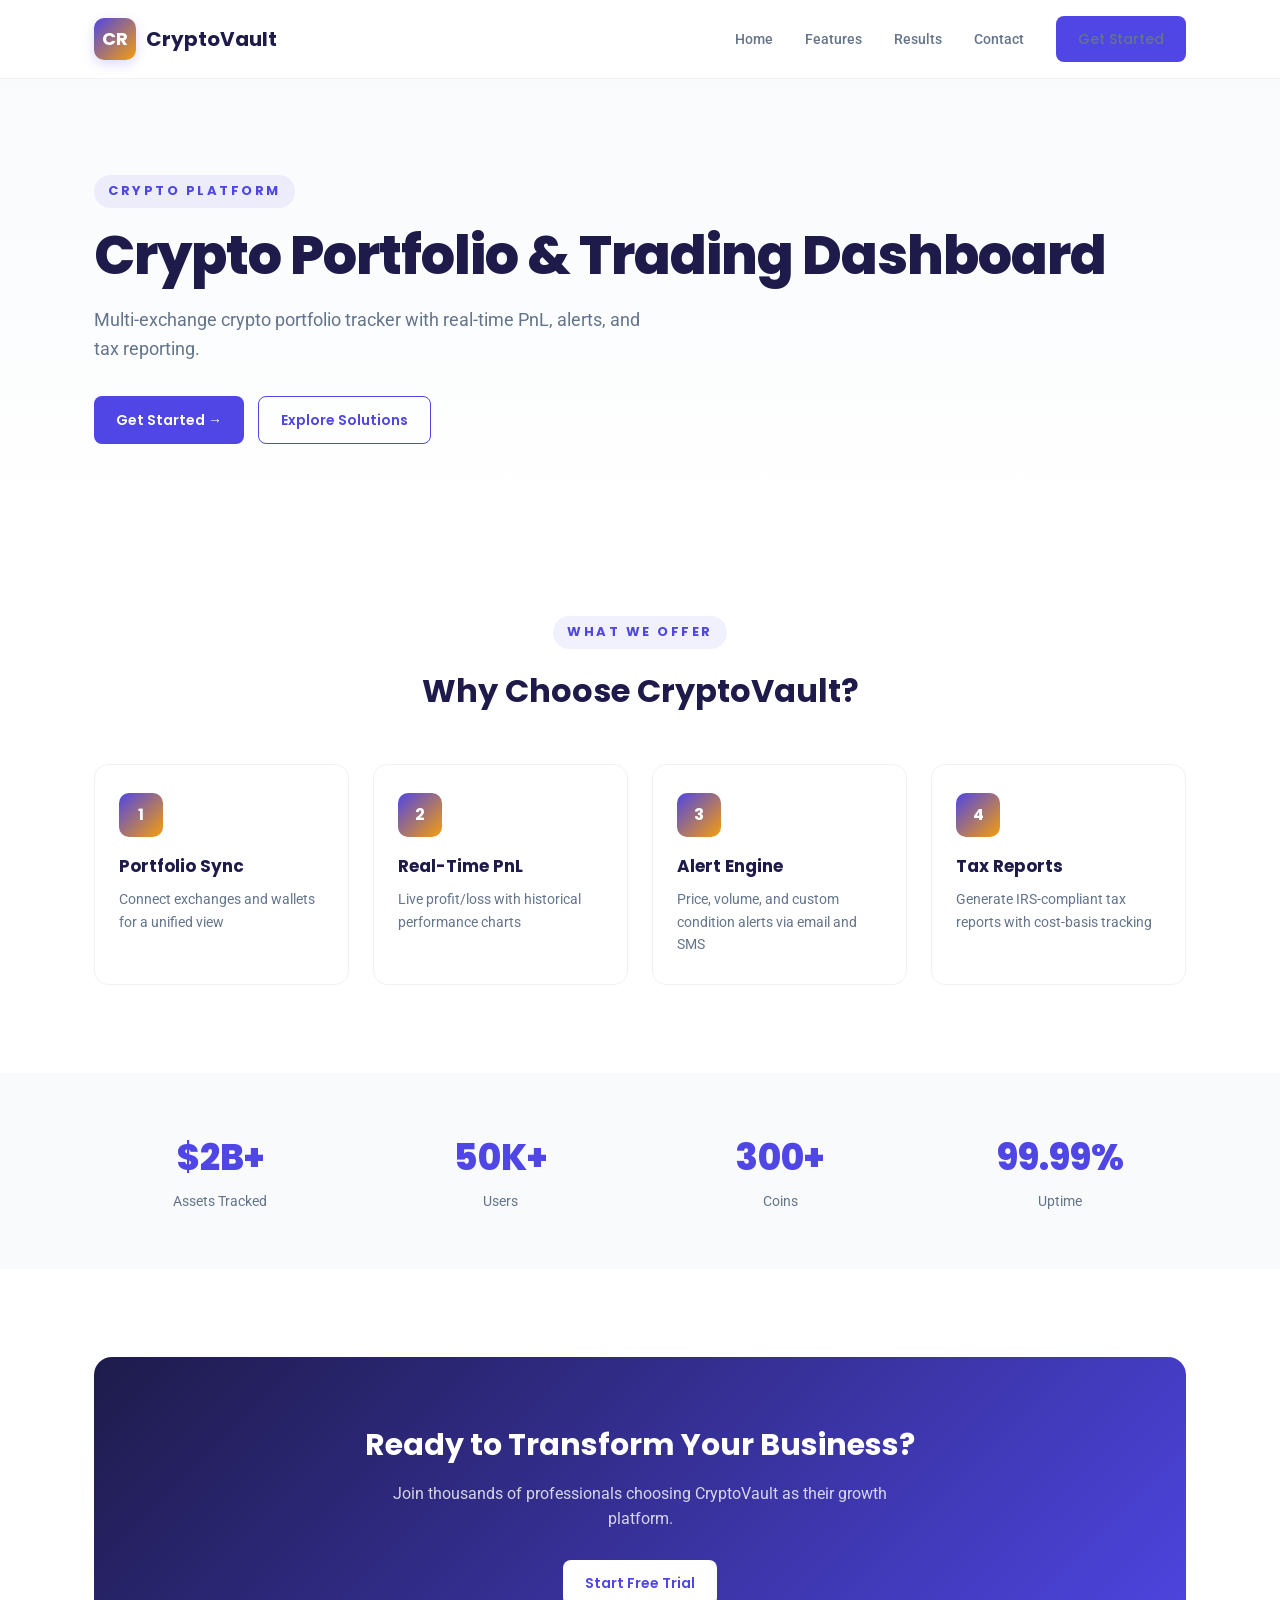
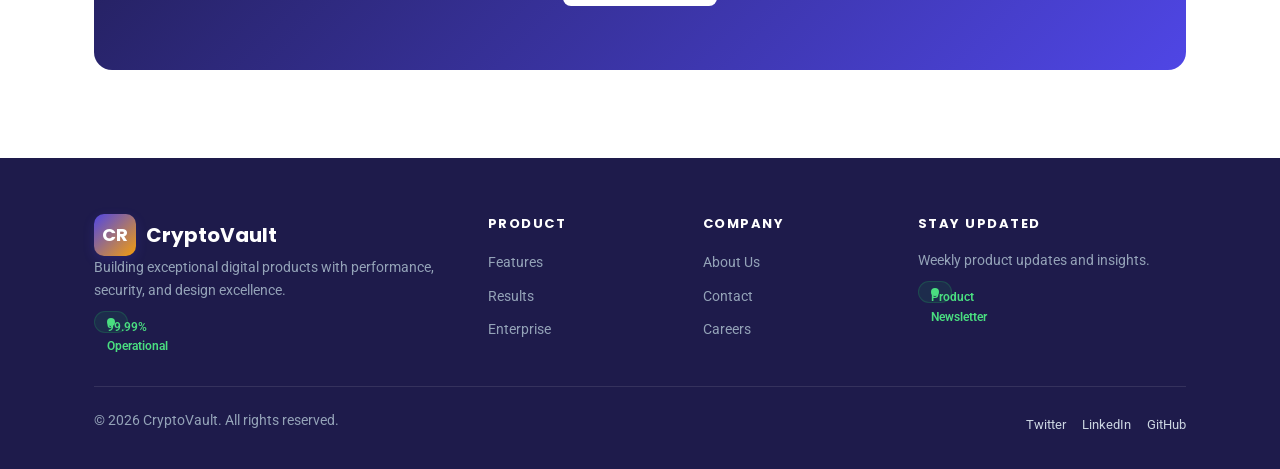
==== index.html @ 8db96b0b "chore: deploy full app — cryptovault-pro" ====
<!doctype html>
<html lang="en">
<head>
  <meta charset="UTF-8" />
  <meta name="viewport" content="width=device-width, initial-scale=1.0" />
  <title>CryptoVault — Crypto Portfolio & Trading Dashboard</title>
  <link rel="icon" type="image/svg+xml" href="data:image/svg+xml,&quot;%3Csvg xmlns='http://www.w3.org/2000/svg' viewBox='0 0 32 32'%3E%3Crect width='32' height='32' rx='6' fill='#4f46e5'/%3E%3Ctext x='16' y='22' font-size='14' text-anchor='middle' fill='white' font-family='Arial' font-weight='bold'%3ECR%3C/text%3E%3C/svg%3E" />
  <link rel="preconnect" href="https://fonts.googleapis.com" />
  <link rel="preconnect" href="https://fonts.gstatic.com" crossorigin />
  <link href="https://fonts.googleapis.com/css2?family=Poppins:wght@500;600;700;800&family=Roboto:wght@400;500;700&display=swap" rel="stylesheet" />
  <style>
    * { margin: 0; padding: 0; box-sizing: border-box; }
    body { font-family: 'Roboto', sans-serif; color: #475569; background: #ffffff; line-height: 1.6; }
    h1, h2, h3, h4, .eyebrow, .logo-text { font-family: 'Poppins', sans-serif; }
    a { text-decoration: none; }
    .container { max-width: 1140px; margin: 0 auto; padding: 0 24px; }

    .nav { position: sticky; top: 0; z-index: 50; background: rgba(255,255,255,0.95); backdrop-filter: blur(8px); border-bottom: 1px solid #eef2f7; }
    .nav-inner { display: flex; align-items: center; justify-content: space-between; padding: 16px 24px; max-width: 1140px; margin: 0 auto; }
    .logo { display: flex; align-items: center; gap: 10px; }
    .logo-badge { width: 42px; height: 42px; border-radius: 10px; background: linear-gradient(135deg, #4f46e5, #f59e0b); display: flex; align-items: center; justify-content: center; color: #fff; font-family: 'Poppins', sans-serif; font-weight: 700; font-size: 18px; box-shadow: 0 4px 12px #4f46e533; }
    .logo-text { font-weight: 700; font-size: 20px; color: #1e1b4b; }
    .nav-links { display: flex; align-items: center; gap: 32px; }
    .nav-links a { font-size: 14px; font-weight: 500; color: #64748b; transition: color .2s; }
    .nav-links a:hover { color: #4f46e5; }
    .btn { display: inline-flex; align-items: center; gap: 8px; border-radius: 8px; font-weight: 600; font-size: 14px; padding: 12px 22px; transition: all .2s; cursor: pointer; border: none; font-family: 'Poppins', sans-serif; }
    .btn-primary { background: #4f46e5; color: #fff; }
    .btn-primary:hover { box-shadow: 0 8px 20px #4f46e544; transform: translateY(-1px); }
    .btn-outline { border: 1.5px solid #4f46e5; color: #4f46e5; background: transparent; }
    .btn-outline:hover { background: #4f46e5; color: #fff; }

    .hero { padding: 96px 0 84px; background: linear-gradient(180deg, #f8fafc 0%, #ffffff 100%); }
    .eyebrow { display: inline-block; font-size: 13px; font-weight: 700; letter-spacing: 2.5px; color: #4f46e5; text-transform: uppercase; margin-bottom: 16px; background: #4f46e514; padding: 6px 14px; border-radius: 999px; }
    .hero h1 { font-size: clamp(34px, 5vw, 54px); font-weight: 800; letter-spacing: -1px; color: #1e1b4b; line-height: 1.15; margin-bottom: 20px; }
    .hero p { font-size: 18px; color: #64748b; max-width: 560px; margin-bottom: 32px; }
    .hero-cta { display: flex; flex-wrap: wrap; gap: 14px; }

    .features { padding: 88px 0; }
    .sec-head { text-align: center; margin-bottom: 48px; }
    .sec-head h2 { font-size: 32px; font-weight: 700; color: #1e1b4b; margin-bottom: 10px; }
    .grid { display: grid; grid-template-columns: repeat(auto-fit, minmax(240px, 1fr)); gap: 24px; }
    .card { background: #fff; border: 1px solid #eef2f7; border-radius: 14px; padding: 28px 24px; transition: box-shadow .25s, transform .25s; }
    .card:hover { box-shadow: 0 12px 30px #0f172a14; transform: translateY(-4px); }
    .card-icon { width: 44px; height: 44px; border-radius: 10px; background: linear-gradient(135deg, #4f46e5, #f59e0b); color: #fff; display: flex; align-items: center; justify-content: center; font-weight: 700; font-family: 'Poppins', sans-serif; margin-bottom: 16px; }
    .card h3 { font-size: 17px; color: #1e1b4b; margin-bottom: 8px; }
    .card p { font-size: 14px; color: #64748b; }

    .stats { padding: 56px 0; background: #f8fafc; }
    .stats-inner { display: grid; grid-template-columns: repeat(auto-fit, minmax(160px, 1fr)); gap: 28px; text-align: center; }
    .stat-num { font-family: 'Poppins', sans-serif; font-size: 36px; font-weight: 800; color: #4f46e5; }
    .stat-label { font-size: 14px; color: #64748b; margin-top: 4px; }

    .cta { padding: 88px 0; }
    .cta-box { background: linear-gradient(135deg, #1e1b4b, #4f46e5); color: #fff; border-radius: 18px; padding: 64px 40px; text-align: center; }
    .cta-box h2 { font-size: 30px; font-weight: 700; margin-bottom: 12px; }
    .cta-box p { color: #ffffffcc; margin-bottom: 28px; max-width: 520px; margin-left: auto; margin-right: auto; }
    .btn-light { background: #fff; color: #4f46e5; }
    .btn-light:hover { box-shadow: 0 10px 24px rgba(0,0,0,0.18); transform: translateY(-1px); }

    .footer { background: #1e1b4b; color: #cbd5e1; padding: 56px 0 28px; }
    .footer-top { display: grid; grid-template-columns: 2fr 1fr 1fr 1.5fr; gap: 36px; margin-bottom: 36px; }
    .footer .logo-text { color: #fff; }
    .footer h4 { font-size: 13px; text-transform: uppercase; letter-spacing: 1.5px; color: #fff; margin-bottom: 14px; }
    .footer ul { list-style: none; }
    .footer ul li { margin-bottom: 8px; }
    .footer ul a { font-size: 14px; color: #94a3b8; transition: color .2s; }
    .footer ul a:hover { color: #fff; }
    .footer p { font-size: 14px; color: #94a3b8; margin-bottom: 10px; }
    .status { display: inline-flex; align-items: center; gap: 8px; border-radius: 999px; border: 1px solid #22c55e33; background: #22c55e1a; color: #4ade80; font-size: 12px; font-weight: 600; padding: 6px 12px; }
    .dot { width: 8px; height: 8px; border-radius: 50%; background: #4ade80; animation: pulse 2s infinite; }
    @keyframes pulse { 0%, 100% { opacity: 1; } 50% { opacity: .35; } }
    .footer-bottom { display: flex; flex-wrap: wrap; align-items: center; justify-content: space-between; gap: 10px; border-top: 1px solid #ffffff1a; padding-top: 22px; font-size: 13px; color: #94a3b8; }
    .footer-bottom a { color: #cbd5e1; margin-left: 16px; }
    .footer-bottom a:hover { color: #fff; }
    @media (max-width: 900px) { .footer-top { grid-template-columns: 1fr 1fr; } .nav-links { display: none; } }
    @media (max-width: 560px) { .footer-top { grid-template-columns: 1fr; } }
  </style>
</head>
<body>
  <header class="nav">
    <div class="nav-inner">
      <a class="logo" href=".">
        <div class="logo-badge">CR</div>
        <span class="logo-text">CryptoVault</span>
      </a>
      <nav class="nav-links">
        <a href=".">Home</a>
        <a href="#features">Features</a>
        <a href="#stats">Results</a>
        <a href="#cta">Contact</a>
        <a class="btn btn-primary" href="#cta">Get Started</a>
      </nav>
    </div>
  </header>

  <section class="hero">
    <div class="container">
      <span class="eyebrow">CRYPTO PLATFORM</span>
      <h1>Crypto Portfolio & Trading Dashboard</h1>
      <p>Multi-exchange crypto portfolio tracker with real-time PnL, alerts, and tax reporting.</p>
      <div class="hero-cta">
        <a class="btn btn-primary" href="#cta">Get Started &rarr;</a>
        <a class="btn btn-outline" href="#features">Explore Solutions</a>
      </div>
    </div>
  </section>

  <section class="features" id="features">
    <div class="container">
      <div class="sec-head">
        <span class="eyebrow">What We Offer</span>
        <h2>Why Choose CryptoVault?</h2>
      </div>
      <div class="grid">
        <div class="card">
          <div class="card-icon">1</div>
          <h3>Portfolio Sync</h3>
          <p>Connect exchanges and wallets for a unified view</p>
        </div>
        <div class="card">
          <div class="card-icon">2</div>
          <h3>Real-Time PnL</h3>
          <p>Live profit/loss with historical performance charts</p>
        </div>
        <div class="card">
          <div class="card-icon">3</div>
          <h3>Alert Engine</h3>
          <p>Price, volume, and custom condition alerts via email and SMS</p>
        </div>
        <div class="card">
          <div class="card-icon">4</div>
          <h3>Tax Reports</h3>
          <p>Generate IRS-compliant tax reports with cost-basis tracking</p>
        </div>
      </div>
    </div>
  </section>

  <section class="stats" id="stats">
    <div class="container">
      <div class="stats-inner">
        <div class="stat"><div class="stat-num">$2B+</div><div class="stat-label">Assets Tracked</div></div>
        <div class="stat"><div class="stat-num">50K+</div><div class="stat-label">Users</div></div>
        <div class="stat"><div class="stat-num">300+</div><div class="stat-label">Coins</div></div>
        <div class="stat"><div class="stat-num">99.99%</div><div class="stat-label">Uptime</div></div>
      </div>
    </div>
  </section>

  <section class="cta" id="cta">
    <div class="container">
      <div class="cta-box">
        <h2>Ready to Transform Your Business?</h2>
        <p>Join thousands of professionals choosing CryptoVault as their growth platform.</p>
        <a class="btn btn-light" href="#">Start Free Trial</a>
      </div>
    </div>
  </section>

  <footer class="footer">
    <div class="container">
      <div class="footer-top">
        <div>
          <a class="logo" href=".">
            <div class="logo-badge">CR</div>
            <span class="logo-text">CryptoVault</span>
          </a>
          <p>Building exceptional digital products with performance, security, and design excellence.</p>
          <span class="status"><span class="dot" />99.99% Operational</span>
        </div>
        <div>
          <h4>Product</h4>
          <ul>
            <li><a href="#features">Features</a></li>
            <li><a href="#stats">Results</a></li>
            <li><a href="#cta">Enterprise</a></li>
          </ul>
        </div>
        <div>
          <h4>Company</h4>
          <ul>
            <li><a href="#">About Us</a></li>
            <li><a href="#">Contact</a></li>
            <li><a href="#">Careers</a></li>
          </ul>
        </div>
        <div>
          <h4>Stay Updated</h4>
          <p>Weekly product updates and insights.</p>
          <span class="status"><span class="dot" />Product Newsletter</span>
        </div>
      </div>
      <div class="footer-bottom">
        <p>&copy; 2026 CryptoVault. All rights reserved.</p>
        <div><a href="#">Twitter</a><a href="#">LinkedIn</a><a href="#">GitHub</a></div>
      </div>
    </div>
  </footer>
</body>
</html>
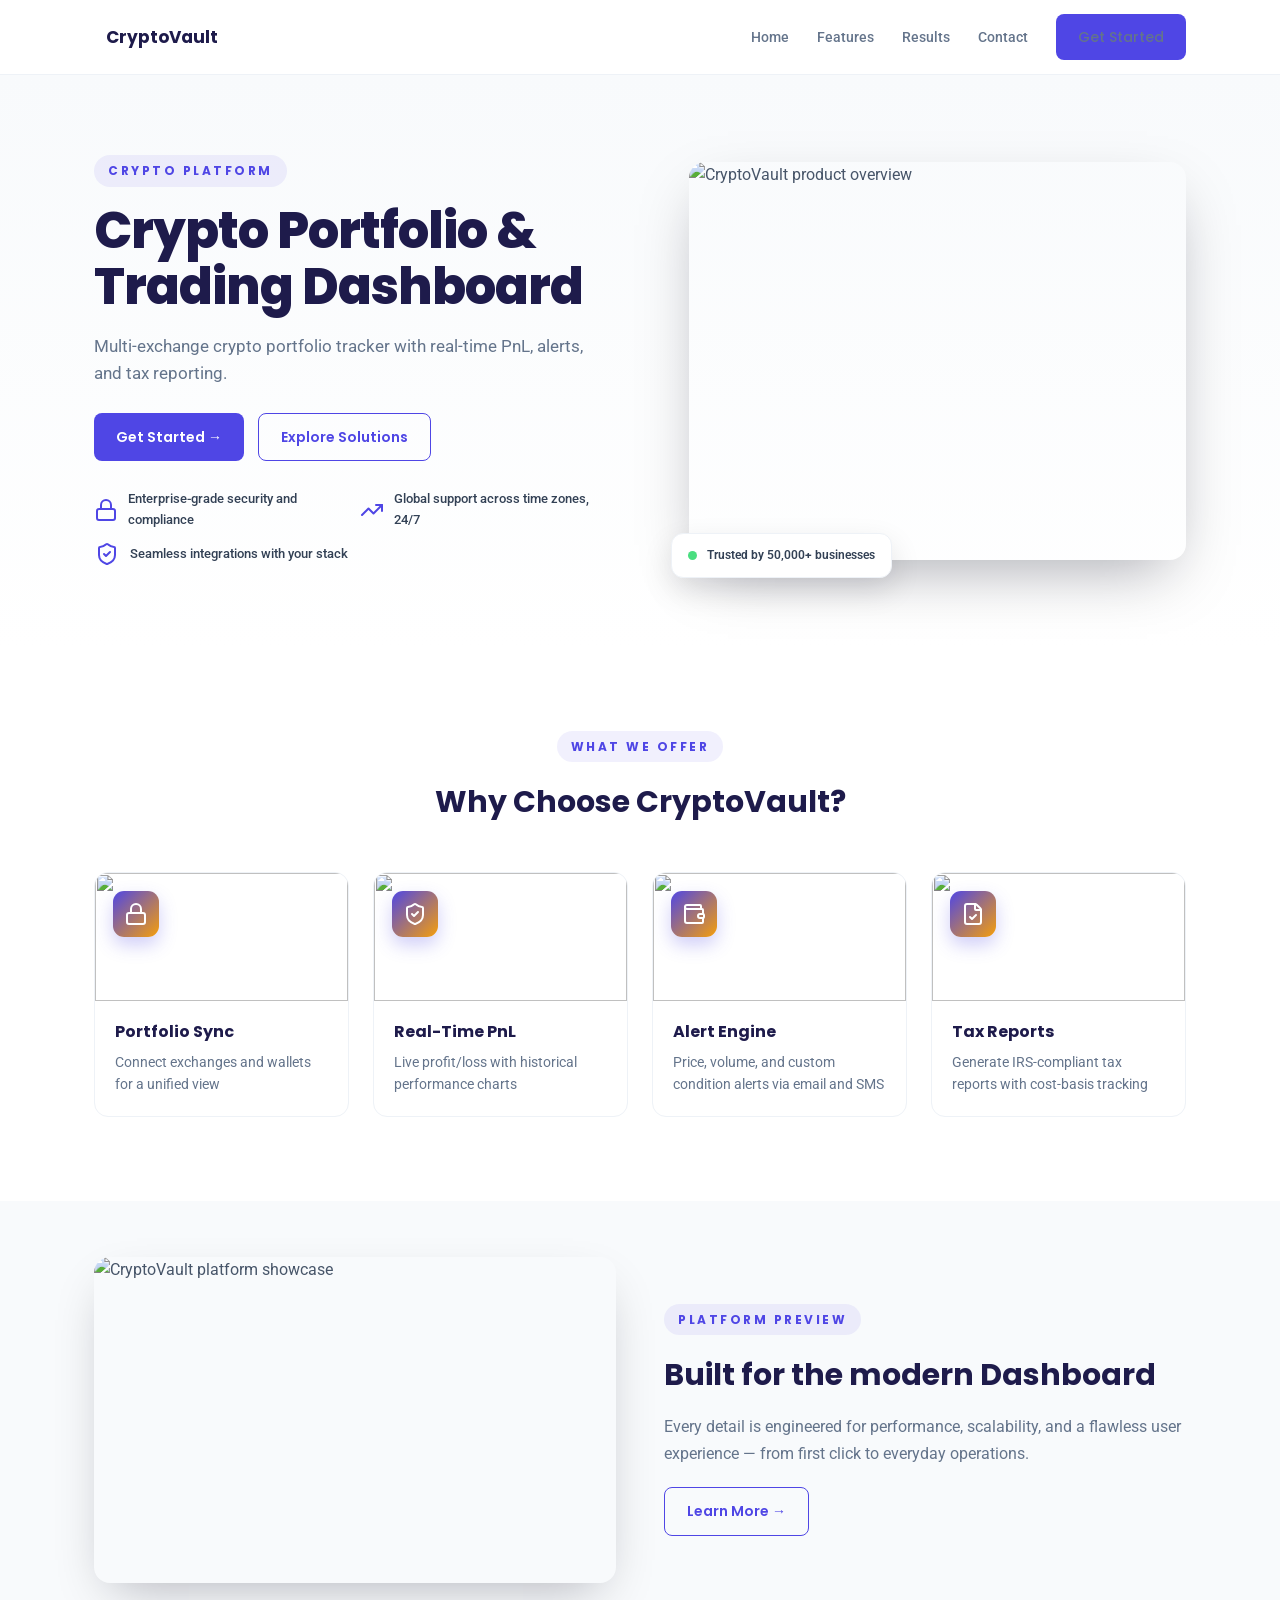
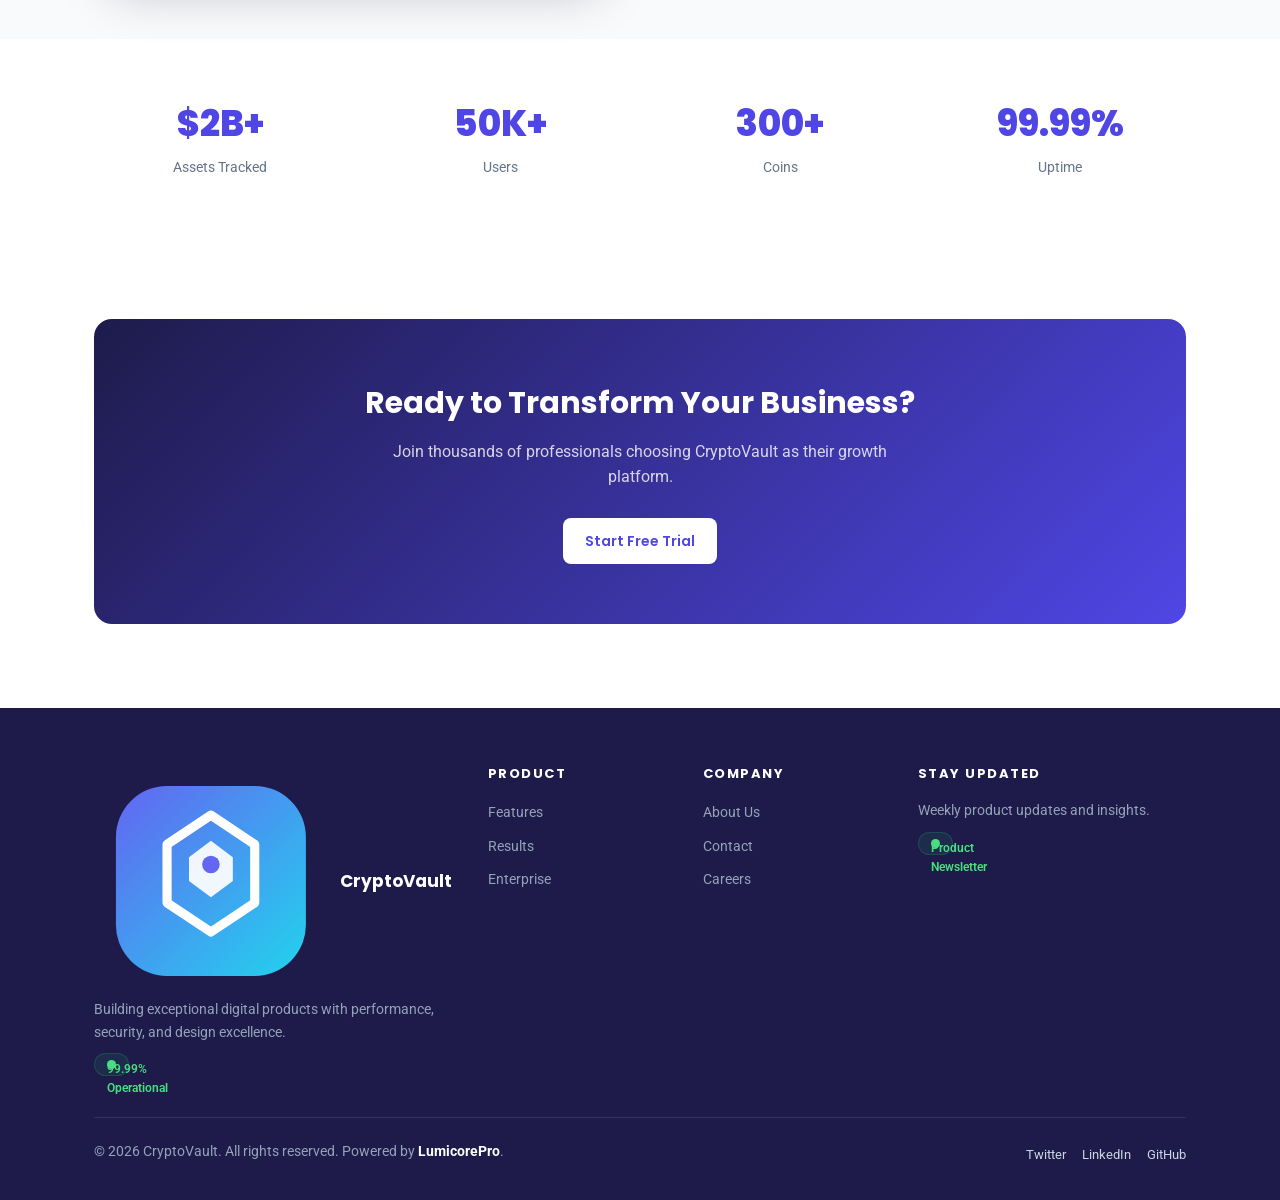
==== commit 102be258: "chore: deploy full app — cryptovault-pro" ====
--- a/index.html
+++ b/index.html
@@ -3,8 +3,9 @@
 <head>
   <meta charset="UTF-8" />
   <meta name="viewport" content="width=device-width, initial-scale=1.0" />
-  <title>CryptoVault — Crypto Portfolio & Trading Dashboard</title>
-  <link rel="icon" type="image/svg+xml" href="data:image/svg+xml,&quot;%3Csvg xmlns='http://www.w3.org/2000/svg' viewBox='0 0 32 32'%3E%3Crect width='32' height='32' rx='6' fill='#4f46e5'/%3E%3Ctext x='16' y='22' font-size='14' text-anchor='middle' fill='white' font-family='Arial' font-weight='bold'%3ECR%3C/text%3E%3C/svg%3E" />
+  <title>CryptoVault &mdash; Crypto Portfolio & Trading Dashboard</title>
+  <meta name="description" content="Multi-exchange crypto portfolio tracker with real-time PnL, alerts, and tax reporting." />
+  <link rel="icon" type="image/svg+xml" href="data:image/svg+xml,&quot;%3Csvg xmlns='http://www.w3.org/2000/svg' viewBox='0 0 32 32'%3E%3Crect width='32' height='32' rx='8' fill='#4f46e5'/%3E%3Ctext x='16' y='22' font-size='14' text-anchor='middle' fill='white' font-family='Arial' font-weight='bold'%3ECR%3C/text%3E%3C/svg%3E" />
   <link rel="preconnect" href="https://fonts.googleapis.com" />
   <link rel="preconnect" href="https://fonts.gstatic.com" crossorigin />
   <link href="https://fonts.googleapis.com/css2?family=Poppins:wght@500;600;700;800&family=Roboto:wght@400;500;700&display=swap" rel="stylesheet" />
@@ -13,14 +14,14 @@
     body { font-family: 'Roboto', sans-serif; color: #475569; background: #ffffff; line-height: 1.6; }
     h1, h2, h3, h4, .eyebrow, .logo-text { font-family: 'Poppins', sans-serif; }
     a { text-decoration: none; }
+    img { display: block; }
     .container { max-width: 1140px; margin: 0 auto; padding: 0 24px; }
 
     .nav { position: sticky; top: 0; z-index: 50; background: rgba(255,255,255,0.95); backdrop-filter: blur(8px); border-bottom: 1px solid #eef2f7; }
-    .nav-inner { display: flex; align-items: center; justify-content: space-between; padding: 16px 24px; max-width: 1140px; margin: 0 auto; }
-    .logo { display: flex; align-items: center; gap: 10px; }
-    .logo-badge { width: 42px; height: 42px; border-radius: 10px; background: linear-gradient(135deg, #4f46e5, #f59e0b); display: flex; align-items: center; justify-content: center; color: #fff; font-family: 'Poppins', sans-serif; font-weight: 700; font-size: 18px; box-shadow: 0 4px 12px #4f46e533; }
-    .logo-text { font-weight: 700; font-size: 20px; color: #1e1b4b; }
-    .nav-links { display: flex; align-items: center; gap: 32px; }
+    .nav-inner { display: flex; align-items: center; justify-content: space-between; padding: 14px 24px; max-width: 1140px; margin: 0 auto; }
+    .logo { display: flex; align-items: center; gap: 12px; }
+    .logo-text { font-weight: 700; font-size: 17px; color: #1e1b4b; }
+    .nav-links { display: flex; align-items: center; gap: 28px; }
     .nav-links a { font-size: 14px; font-weight: 500; color: #64748b; transition: color .2s; }
     .nav-links a:hover { color: #4f46e5; }
     .btn { display: inline-flex; align-items: center; gap: 8px; border-radius: 8px; font-weight: 600; font-size: 14px; padding: 12px 22px; transition: all .2s; cursor: pointer; border: none; font-family: 'Poppins', sans-serif; }
@@ -29,29 +30,45 @@
     .btn-outline { border: 1.5px solid #4f46e5; color: #4f46e5; background: transparent; }
     .btn-outline:hover { background: #4f46e5; color: #fff; }
 
-    .hero { padding: 96px 0 84px; background: linear-gradient(180deg, #f8fafc 0%, #ffffff 100%); }
-    .eyebrow { display: inline-block; font-size: 13px; font-weight: 700; letter-spacing: 2.5px; color: #4f46e5; text-transform: uppercase; margin-bottom: 16px; background: #4f46e514; padding: 6px 14px; border-radius: 999px; }
-    .hero h1 { font-size: clamp(34px, 5vw, 54px); font-weight: 800; letter-spacing: -1px; color: #1e1b4b; line-height: 1.15; margin-bottom: 20px; }
-    .hero p { font-size: 18px; color: #64748b; max-width: 560px; margin-bottom: 32px; }
-    .hero-cta { display: flex; flex-wrap: wrap; gap: 14px; }
-
-    .features { padding: 88px 0; }
-    .sec-head { text-align: center; margin-bottom: 48px; }
-    .sec-head h2 { font-size: 32px; font-weight: 700; color: #1e1b4b; margin-bottom: 10px; }
-    .grid { display: grid; grid-template-columns: repeat(auto-fit, minmax(240px, 1fr)); gap: 24px; }
-    .card { background: #fff; border: 1px solid #eef2f7; border-radius: 14px; padding: 28px 24px; transition: box-shadow .25s, transform .25s; }
-    .card:hover { box-shadow: 0 12px 30px #0f172a14; transform: translateY(-4px); }
-    .card-icon { width: 44px; height: 44px; border-radius: 10px; background: linear-gradient(135deg, #4f46e5, #f59e0b); color: #fff; display: flex; align-items: center; justify-content: center; font-weight: 700; font-family: 'Poppins', sans-serif; margin-bottom: 16px; }
-    .card h3 { font-size: 17px; color: #1e1b4b; margin-bottom: 8px; }
-    .card p { font-size: 14px; color: #64748b; }
-
-    .stats { padding: 56px 0; background: #f8fafc; }
+    .hero { padding: 80px 0; background: linear-gradient(180deg, #f8fafc 0%, #ffffff 100%); }
+    .hero-grid { display: grid; grid-template-columns: 1.1fr 1fr; gap: 48px; align-items: center; }
+    .eyebrow { display: inline-block; font-size: 12px; font-weight: 700; letter-spacing: 2.5px; color: #4f46e5; text-transform: uppercase; margin-bottom: 16px; background: #4f46e514; padding: 6px 14px; border-radius: 999px; }
+    .hero h1 { font-size: clamp(32px, 4.5vw, 50px); font-weight: 800; letter-spacing: -1px; color: #1e1b4b; line-height: 1.12; margin-bottom: 18px; }
+    .hero p { font-size: 17px; color: #64748b; max-width: 520px; margin-bottom: 26px; }
+    .hero-cta { display: flex; flex-wrap: wrap; gap: 14px; margin-bottom: 28px; }
+    .bullets { list-style: none; display: grid; grid-template-columns: 1fr 1fr; gap: 10px; max-width: 520px; margin: 0; padding: 0; }
+    .bl { display: flex; align-items: center; gap: 10px; font-size: 13px; font-weight: 500; color: #334155; }
+    .bl-ic { display: inline-flex; width: 26px; height: 26px; align-items: center; justify-content: center; }
+    .hero-media { position: relative; }
+    .hero-img { width: 100%; aspect-ratio: 5/4; object-fit: cover; border-radius: 16px; box-shadow: 0 24px 60px -18px rgba(2,6,23,.35); }
+    .trust-pill { position: absolute; left: -18px; bottom: -18px; display: flex; align-items: center; gap: 10px; background: #fff; border: 1px solid #eef2f7; border-radius: 12px; padding: 12px 16px; box-shadow: 0 12px 30px rgba(2,6,23,.12); }
+    .dot { width: 9px; height: 9px; border-radius: 50%; background: #4ade80; animation: pulse 2s infinite; }
+    @keyframes pulse { 0%, 100% { opacity: 1; } 50% { opacity: .35; } }
+
+    .features { padding: 84px 0; }
+    .sec-head { text-align: center; margin-bottom: 46px; }
+    .sec-head h2 { font-size: 30px; font-weight: 700; color: #1e1b4b; margin-bottom: 8px; }
+    .grid { display: grid; grid-template-columns: repeat(auto-fit, minmax(250px, 1fr)); gap: 24px; }
+    .card { background: #fff; border: 1px solid #eef2f7; border-radius: 14px; overflow: hidden; transition: box-shadow .25s, transform .25s; }
+    .card:hover { box-shadow: 0 16px 36px #0f172a14; transform: translateY(-5px); }
+    .card-top { position: relative; }
+    .card-icon { position: absolute; top: 18px; left: 18px; width: 46px; height: 46px; border-radius: 11px; background: linear-gradient(135deg, #4f46e5, #f59e0b); color: #fff; display: grid; place-items: center; box-shadow: 0 8px 18px #4f46e544; z-index: 2; }
+    .card-img { width: 100%; height: 128px; object-fit: cover; }
+    .card h3 { font-size: 16px; color: #1e1b4b; margin: 18px 20px 6px; }
+    .card p { font-size: 14px; color: #64748b; margin: 0 20px 20px; }
+
+    .showcase { padding: 56px 0; background: #f8fafc; }
+    .show-grid { display: grid; grid-template-columns: 1fr 1fr; gap: 48px; align-items: center; }
+    .show-img { width: 100%; aspect-ratio: 16/10; object-fit: cover; border-radius: 16px; box-shadow: 0 20px 50px -18px rgba(2,6,23,.3); }
+    .show-grid h2 { font-size: 30px; color: #1e1b4b; margin-bottom: 14px; }
+
+    .stats { padding: 56px 0; }
     .stats-inner { display: grid; grid-template-columns: repeat(auto-fit, minmax(160px, 1fr)); gap: 28px; text-align: center; }
     .stat-num { font-family: 'Poppins', sans-serif; font-size: 36px; font-weight: 800; color: #4f46e5; }
     .stat-label { font-size: 14px; color: #64748b; margin-top: 4px; }
 
-    .cta { padding: 88px 0; }
-    .cta-box { background: linear-gradient(135deg, #1e1b4b, #4f46e5); color: #fff; border-radius: 18px; padding: 64px 40px; text-align: center; }
+    .cta { padding: 84px 0; }
+    .cta-box { background: linear-gradient(135deg, #1e1b4b, #4f46e5); color: #fff; border-radius: 18px; padding: 60px 40px; text-align: center; }
     .cta-box h2 { font-size: 30px; font-weight: 700; margin-bottom: 12px; }
     .cta-box p { color: #ffffffcc; margin-bottom: 28px; max-width: 520px; margin-left: auto; margin-right: auto; }
     .btn-light { background: #fff; color: #4f46e5; }
@@ -67,12 +84,11 @@
     .footer ul a:hover { color: #fff; }
     .footer p { font-size: 14px; color: #94a3b8; margin-bottom: 10px; }
     .status { display: inline-flex; align-items: center; gap: 8px; border-radius: 999px; border: 1px solid #22c55e33; background: #22c55e1a; color: #4ade80; font-size: 12px; font-weight: 600; padding: 6px 12px; }
-    .dot { width: 8px; height: 8px; border-radius: 50%; background: #4ade80; animation: pulse 2s infinite; }
-    @keyframes pulse { 0%, 100% { opacity: 1; } 50% { opacity: .35; } }
     .footer-bottom { display: flex; flex-wrap: wrap; align-items: center; justify-content: space-between; gap: 10px; border-top: 1px solid #ffffff1a; padding-top: 22px; font-size: 13px; color: #94a3b8; }
     .footer-bottom a { color: #cbd5e1; margin-left: 16px; }
     .footer-bottom a:hover { color: #fff; }
-    @media (max-width: 900px) { .footer-top { grid-template-columns: 1fr 1fr; } .nav-links { display: none; } }
+    .lumi-badge { display: inline-flex; align-items: center; gap: 10px; }
+    @media (max-width: 900px) { .hero-grid, .show-grid { grid-template-columns: 1fr; } .nav-links { display: none; } .footer-top { grid-template-columns: 1fr 1fr; } .bullets { grid-template-columns: 1fr; } .trust-pill { left: 12px; } }
     @media (max-width: 560px) { .footer-top { grid-template-columns: 1fr; } }
   </style>
 </head>
@@ -80,7 +96,18 @@
   <header class="nav">
     <div class="nav-inner">
       <a class="logo" href=".">
-        <div class="logo-badge">CR</div>
+        <svg viewBox="0 0 64 64" xmlns="http://www.w3.org/2000/svg" role="img" aria-label="LumicorePro">
+  <defs>
+    <linearGradient id="lc-g" x1="0%" y1="0%" x2="100%" y2="100%">
+      <stop offset="0%" stop-color="#6366f1"/>
+      <stop offset="100%" stop-color="#22d3ee"/>
+    </linearGradient>
+  </defs>
+  <rect x="6" y="6" width="52" height="52" rx="14" fill="url(#lc-g)"/>
+  <path d="M32 14 L44 22 V38 L32 46 L20 38 V22 Z" fill="none" stroke="#ffffff" stroke-width="2.5" stroke-linejoin="round"/>
+  <path d="M32 21 L38 25.5 V32 L32 36.5 L26 32 V25.5 Z" fill="#ffffff" opacity="0.92"/>
+  <circle cx="32" cy="27.5" r="2.4" fill="#6366f1"/>
+</svg>
         <span class="logo-text">CryptoVault</span>
       </a>
       <nav class="nav-links">
@@ -95,12 +122,21 @@
 
   <section class="hero">
     <div class="container">
-      <span class="eyebrow">CRYPTO PLATFORM</span>
-      <h1>Crypto Portfolio & Trading Dashboard</h1>
-      <p>Multi-exchange crypto portfolio tracker with real-time PnL, alerts, and tax reporting.</p>
-      <div class="hero-cta">
-        <a class="btn btn-primary" href="#cta">Get Started &rarr;</a>
-        <a class="btn btn-outline" href="#features">Explore Solutions</a>
+      <div class="hero-grid">
+        <div>
+          <span class="eyebrow">CRYPTO PLATFORM</span>
+          <h1>Crypto Portfolio & Trading Dashboard</h1>
+          <p>Multi-exchange crypto portfolio tracker with real-time PnL, alerts, and tax reporting.</p>
+          <div class="hero-cta">
+            <a class="btn btn-primary" href="#cta">Get Started &rarr;</a>
+            <a class="btn btn-outline" href="#features">Explore Solutions</a>
+          </div>
+          <ul class="bullets"><li class="bl"><span class="bl-ic"><svg xmlns="http://www.w3.org/2000/svg" width="24" height="24" viewBox="0 0 24 24" fill="none" stroke="#4f46e5" stroke-width="2" stroke-linecap="round" stroke-linejoin="round"><rect width="18" height="11" x="3" y="11" rx="2" ry="2"/><path d="M7 11V7a5 5 0 0 1 10 0v4"/></svg></span><span>Enterprise-grade security and compliance</span></li><li class="bl"><span class="bl-ic"><svg xmlns="http://www.w3.org/2000/svg" width="24" height="24" viewBox="0 0 24 24" fill="none" stroke="#4f46e5" stroke-width="2" stroke-linecap="round" stroke-linejoin="round"><path d="M16 7h6v6"/><path d="m22 7-8.5 8.5-5-5L2 17"/></svg></span><span>Global support across time zones, 24/7</span></li><li class="bl"><span class="bl-ic"><svg xmlns="http://www.w3.org/2000/svg" width="24" height="24" viewBox="0 0 24 24" fill="none" stroke="#4f46e5" stroke-width="2" stroke-linecap="round" stroke-linejoin="round"><path d="M20 13c0 5-3.5 7.5-7.66 8.95a1 1 0 0 1-.67-.01C7.5 20.5 4 18 4 13V6a1 1 0 0 1 1-1c2 0 4.5-1.2 6.24-2.72a1.17 1.17 0 0 1 1.52 0C14.51 3.81 17 5 19 5a1 1 0 0 1 1 1z"/><path d="m9 12 2 2 4-4"/></svg></span><span>Seamless integrations with your stack</span></li></ul>
+        </div>
+        <div class="hero-media">
+          <img class="hero-img" src="https://images.unsplash.com/photo-1518546305927-5a555bb7020d/?auto=format&fit=crop&w=1200&q=80" alt="CryptoVault product overview" loading="eager" />
+          <div class="trust-pill"><span class="dot"></span><span style="font-size:12px;font-weight:600;color:#334155">Trusted by 50,000+ businesses</span></div>
+        </div>
       </div>
     </div>
   </section>
@@ -113,24 +149,50 @@
       </div>
       <div class="grid">
         <div class="card">
-          <div class="card-icon">1</div>
+          <div class="card-top">
+            <div class="card-icon"><svg xmlns="http://www.w3.org/2000/svg" width="24" height="24" viewBox="0 0 24 24" fill="none" stroke="#ffffff" stroke-width="2" stroke-linecap="round" stroke-linejoin="round"><rect width="18" height="11" x="3" y="11" rx="2" ry="2"/><path d="M7 11V7a5 5 0 0 1 10 0v4"/></svg></div>
+            <img class="card-img" src="https://images.unsplash.com/photo-1621761191319-c6fb62004040/?auto=format&fit=crop&w=1200&q=80" alt="" loading="lazy" />
+          </div>
           <h3>Portfolio Sync</h3>
           <p>Connect exchanges and wallets for a unified view</p>
         </div>
         <div class="card">
-          <div class="card-icon">2</div>
+          <div class="card-top">
+            <div class="card-icon"><svg xmlns="http://www.w3.org/2000/svg" width="24" height="24" viewBox="0 0 24 24" fill="none" stroke="#ffffff" stroke-width="2" stroke-linecap="round" stroke-linejoin="round"><path d="M20 13c0 5-3.5 7.5-7.66 8.95a1 1 0 0 1-.67-.01C7.5 20.5 4 18 4 13V6a1 1 0 0 1 1-1c2 0 4.5-1.2 6.24-2.72a1.17 1.17 0 0 1 1.52 0C14.51 3.81 17 5 19 5a1 1 0 0 1 1 1z"/><path d="m9 12 2 2 4-4"/></svg></div>
+            <img class="card-img" src="https://images.unsplash.com/photo-1639322537228-f710d846310a/?auto=format&fit=crop&w=1200&q=80" alt="" loading="lazy" />
+          </div>
           <h3>Real-Time PnL</h3>
           <p>Live profit/loss with historical performance charts</p>
         </div>
         <div class="card">
-          <div class="card-icon">3</div>
+          <div class="card-top">
+            <div class="card-icon"><svg xmlns="http://www.w3.org/2000/svg" width="24" height="24" viewBox="0 0 24 24" fill="none" stroke="#ffffff" stroke-width="2" stroke-linecap="round" stroke-linejoin="round"><path d="M19 7V4a1 1 0 0 0-1-1H5a2 2 0 0 0 0 4h15a1 1 0 0 1 1 1v4h-3a2 2 0 0 0 0 4h3a1 1 0 0 0 1-1v-2a1 1 0 0 0-1-1"/><path d="M3 5v14a2 2 0 0 0 2 2h15a1 1 0 0 0 1-1v-4"/></svg></div>
+            <img class="card-img" src="https://images.unsplash.com/photo-1498050108023-c5249f4df085/?auto=format&fit=crop&w=1200&q=80" alt="" loading="lazy" />
+          </div>
           <h3>Alert Engine</h3>
           <p>Price, volume, and custom condition alerts via email and SMS</p>
         </div>
         <div class="card">
-          <div class="card-icon">4</div>
+          <div class="card-top">
+            <div class="card-icon"><svg xmlns="http://www.w3.org/2000/svg" width="24" height="24" viewBox="0 0 24 24" fill="none" stroke="#ffffff" stroke-width="2" stroke-linecap="round" stroke-linejoin="round"><path d="M6 22a2 2 0 0 1-2-2V4a2 2 0 0 1 2-2h8a2.4 2.4 0 0 1 1.704.706l3.588 3.588A2.4 2.4 0 0 1 20 8v12a2 2 0 0 1-2 2z"/><path d="M14 2v5a1 1 0 0 0 1 1h5"/><path d="m9 15 2 2 4-4"/></svg></div>
+            <img class="card-img" src="https://images.unsplash.com/photo-1551288049-bebda4e38f71/?auto=format&fit=crop&w=1200&q=80" alt="" loading="lazy" />
+          </div>
           <h3>Tax Reports</h3>
           <p>Generate IRS-compliant tax reports with cost-basis tracking</p>
+        </div>
+      </div>
+    </div>
+  </section>
+
+  <section class="showcase" id="showcase">
+    <div class="container">
+      <div class="show-grid">
+        <img class="show-img" src="https://images.unsplash.com/photo-1642790106117-e829e14a795f/?auto=format&fit=crop&w=1200&q=80" alt="CryptoVault platform showcase" loading="lazy" />
+        <div>
+          <span class="eyebrow">Platform Preview</span>
+          <h2>Built for the modern Dashboard</h2>
+          <p style="color:#64748b;line-height:1.7;margin-bottom:20px">Every detail is engineered for performance, scalability, and a flawless user experience &mdash; from first click to everyday operations.</p>
+          <a class="btn btn-outline" href="#cta">Learn More &rarr;</a>
         </div>
       </div>
     </div>
@@ -162,7 +224,18 @@
       <div class="footer-top">
         <div>
           <a class="logo" href=".">
-            <div class="logo-badge">CR</div>
+            <svg viewBox="0 0 64 64" xmlns="http://www.w3.org/2000/svg" role="img" aria-label="LumicorePro">
+  <defs>
+    <linearGradient id="lc-g" x1="0%" y1="0%" x2="100%" y2="100%">
+      <stop offset="0%" stop-color="#6366f1"/>
+      <stop offset="100%" stop-color="#22d3ee"/>
+    </linearGradient>
+  </defs>
+  <rect x="6" y="6" width="52" height="52" rx="14" fill="url(#lc-g)"/>
+  <path d="M32 14 L44 22 V38 L32 46 L20 38 V22 Z" fill="none" stroke="#ffffff" stroke-width="2.5" stroke-linejoin="round"/>
+  <path d="M32 21 L38 25.5 V32 L32 36.5 L26 32 V25.5 Z" fill="#ffffff" opacity="0.92"/>
+  <circle cx="32" cy="27.5" r="2.4" fill="#6366f1"/>
+</svg>
             <span class="logo-text">CryptoVault</span>
           </a>
           <p>Building exceptional digital products with performance, security, and design excellence.</p>
@@ -191,7 +264,7 @@
         </div>
       </div>
       <div class="footer-bottom">
-        <p>&copy; 2026 CryptoVault. All rights reserved.</p>
+        <p>&copy; 2026 CryptoVault. All rights reserved. Powered by <strong style="color:#fff">LumicorePro</strong>.</p>
         <div><a href="#">Twitter</a><a href="#">LinkedIn</a><a href="#">GitHub</a></div>
       </div>
     </div>
